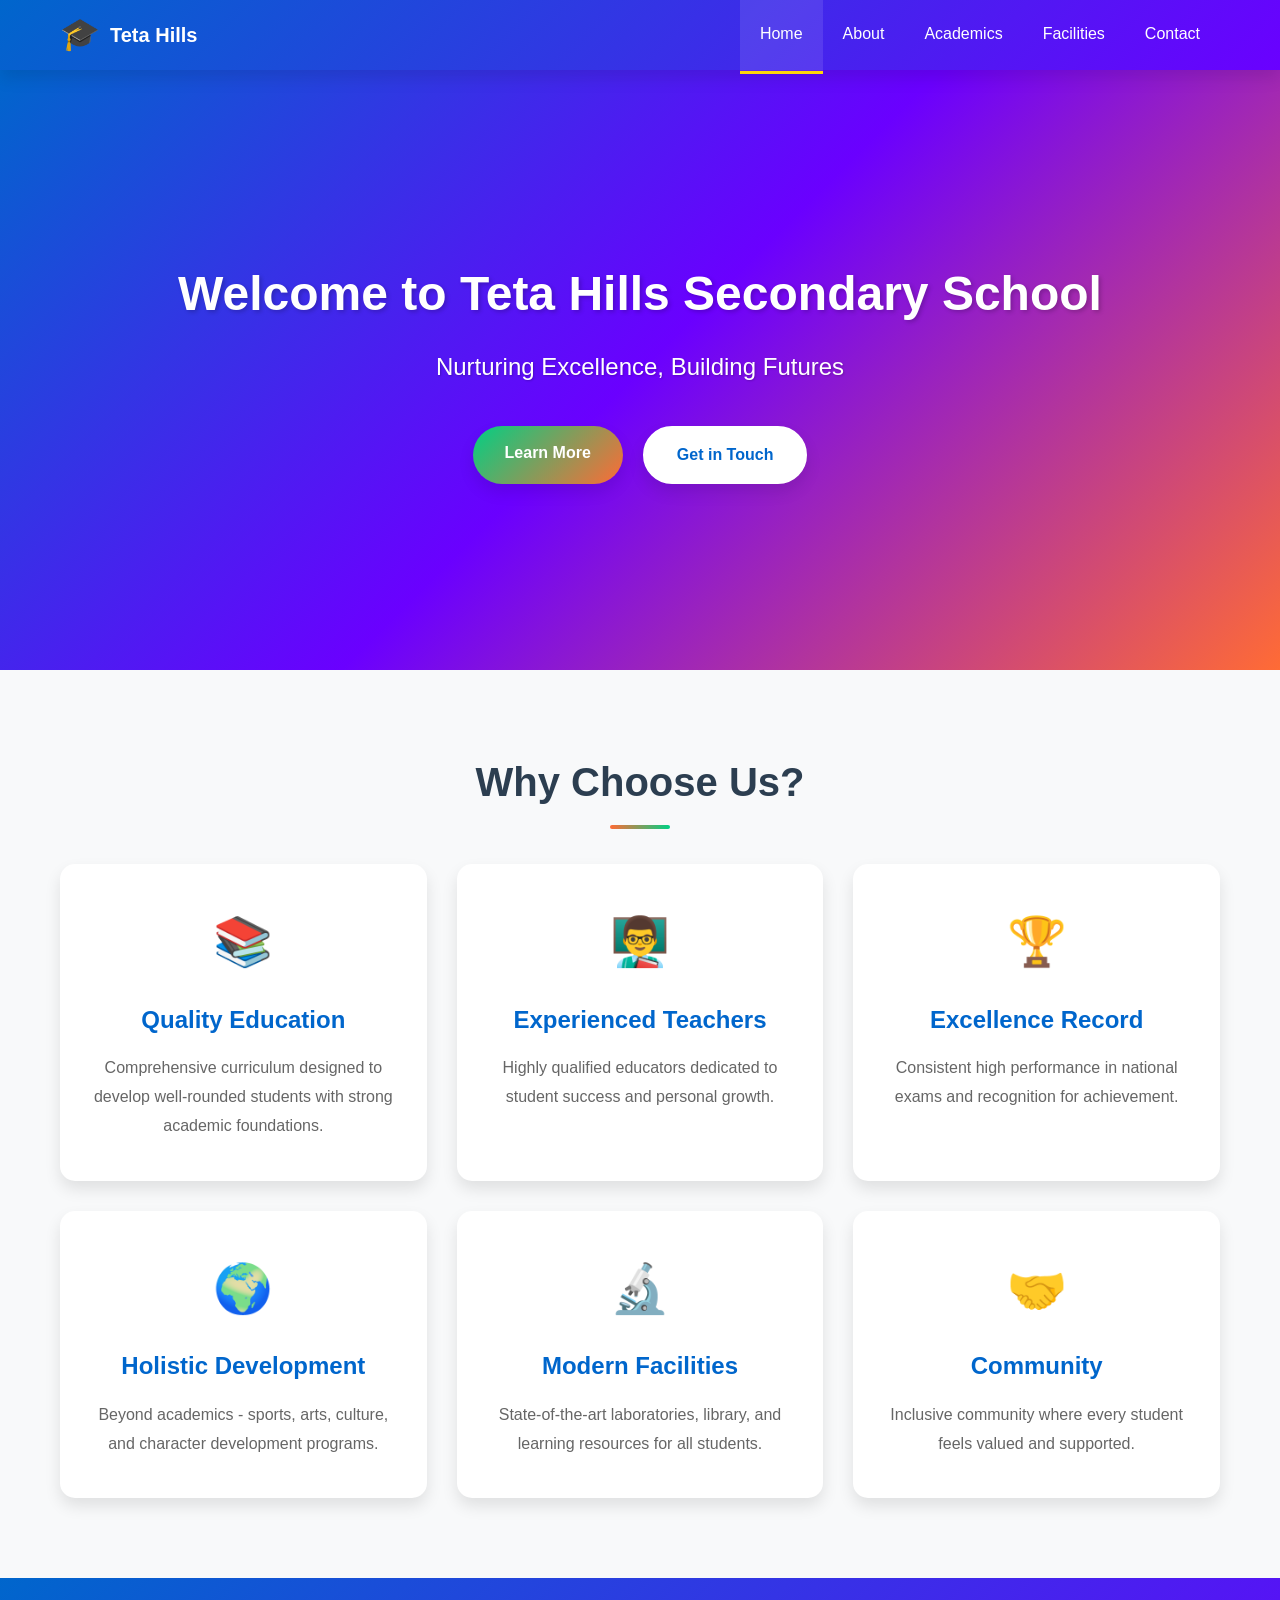
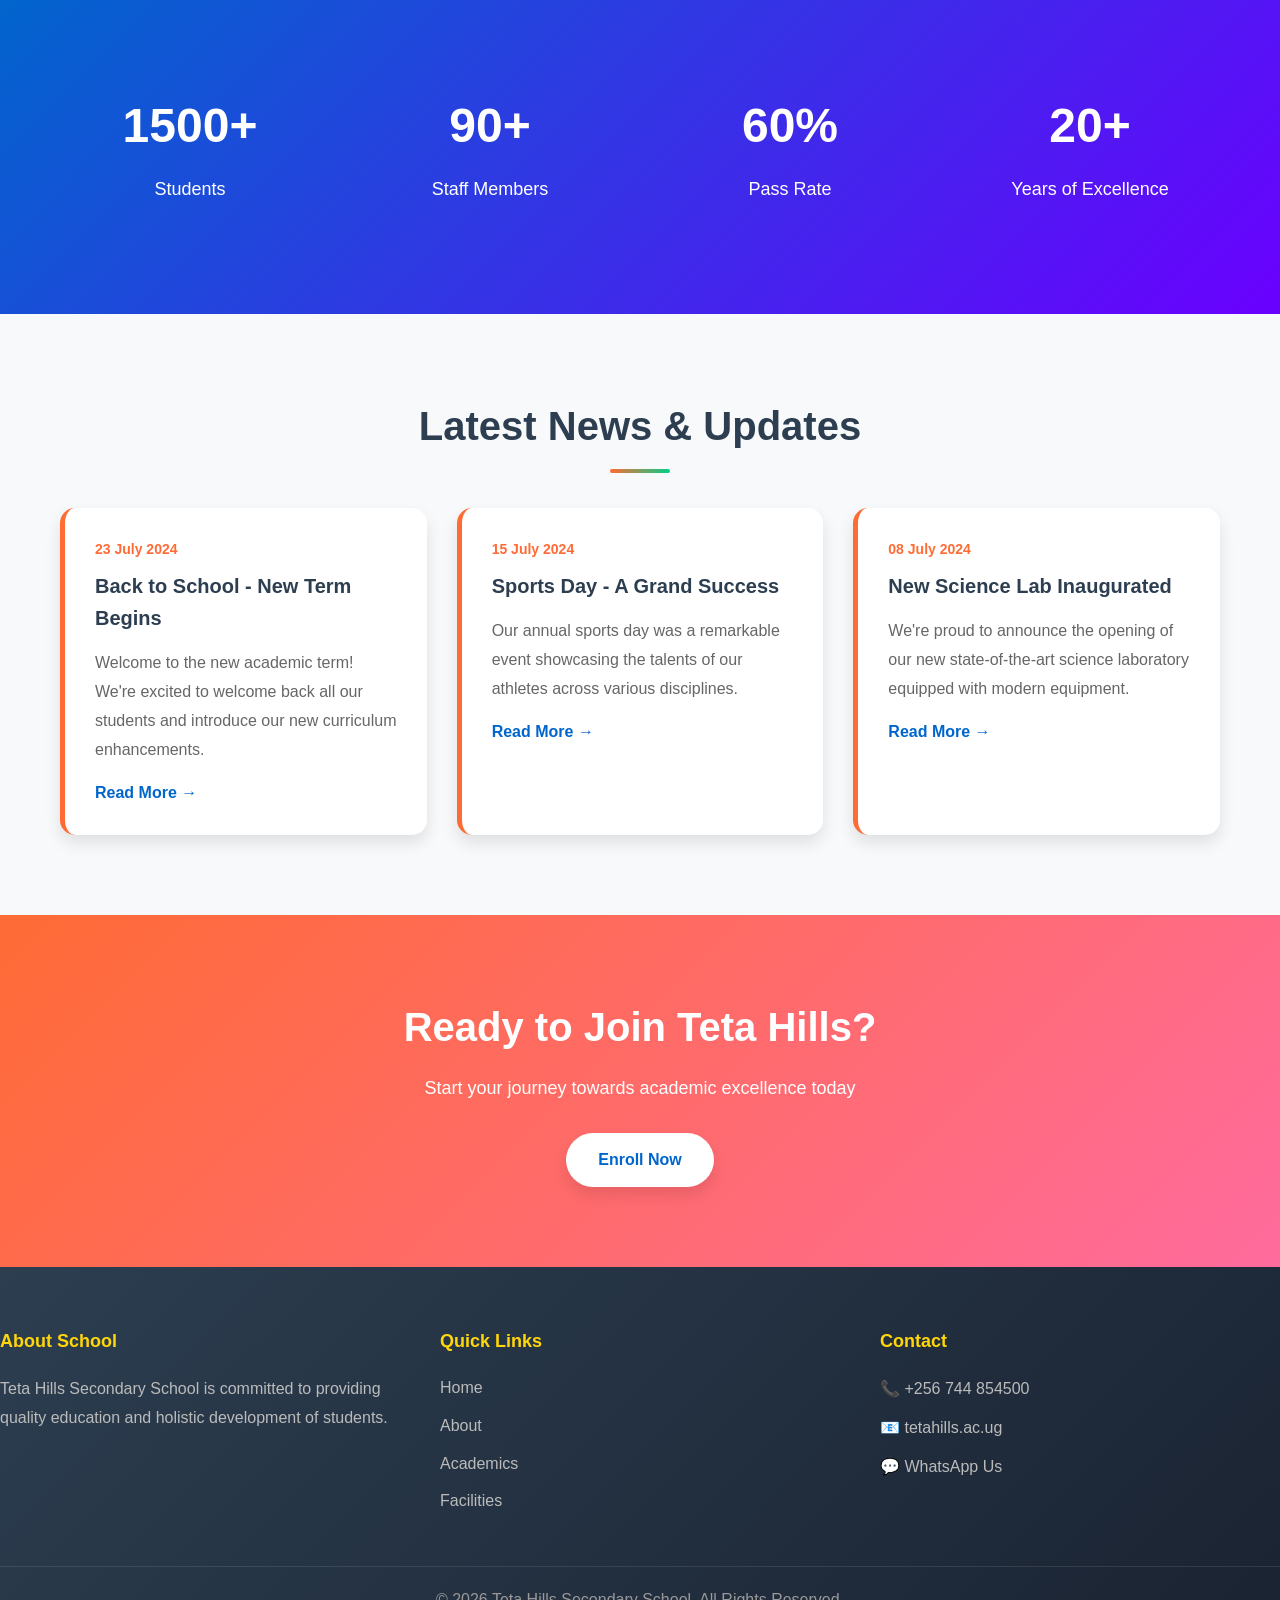
==== index.html @ e3d0c53d "Add files via upload" ====
<!DOCTYPE html>
<html lang="en">
<head>
    <meta charset="UTF-8">
    <meta name="viewport" content="width=device-width, initial-scale=1.0">
    <title>Teta Hills Secondary School - Welcome</title>
    <link rel="stylesheet" href="styles.css">
</head>
<body>
    <!-- Navigation Bar -->
    <nav class="navbar">
        <div class="nav-container">
            <div class="logo">
                <span class="logo-icon">🎓</span>
                <span class="logo-text">Teta Hills</span>
            </div>
            <button class="hamburger" id="hamburger">
                <span></span>
                <span></span>
                <span></span>
            </button>
            <ul class="nav-menu" id="navMenu">
                <li><a href="index.html" class="active">Home</a></li>
                <li><a href="about.html">About</a></li>
                <li><a href="academics.html">Academics</a></li>
                <li><a href="facilities.html">Facilities</a></li>
                <li><a href="contact.html">Contact</a></li>
            </ul>
        </div>
    </nav>

    <!-- Hero Section -->
    <section class="hero">
        <div class="hero-content">
            <h1 class="hero-title">Welcome to Teta Hills Secondary School</h1>
            <p class="hero-subtitle">Nurturing Excellence, Building Futures</p>
            <div class="hero-buttons">
                <a href="about.html" class="btn btn-primary">Learn More</a>
                <a href="contact.html" class="btn btn-secondary">Get in Touch</a>
            </div>
        </div>
        <div class="hero-background"></div>
    </section>

    <!-- Features Section -->
    <section class="features">
        <div class="container">
            <h2 class="section-title">Why Choose Us?</h2>
            <div class="features-grid">
                <div class="feature-card">
                    <div class="feature-icon">📚</div>
                    <h3>Quality Education</h3>
                    <p>Comprehensive curriculum designed to develop well-rounded students with strong academic foundations.</p>
                </div>
                <div class="feature-card">
                    <div class="feature-icon">👨‍🏫</div>
                    <h3>Experienced Teachers</h3>
                    <p>Highly qualified educators dedicated to student success and personal growth.</p>
                </div>
                <div class="feature-card">
                    <div class="feature-icon">🏆</div>
                    <h3>Excellence Record</h3>
                    <p>Consistent high performance in national exams and recognition for achievement.</p>
                </div>
                <div class="feature-card">
                    <div class="feature-icon">🌍</div>
                    <h3>Holistic Development</h3>
                    <p>Beyond academics - sports, arts, culture, and character development programs.</p>
                </div>
                <div class="feature-card">
                    <div class="feature-icon">🔬</div>
                    <h3>Modern Facilities</h3>
                    <p>State-of-the-art laboratories, library, and learning resources for all students.</p>
                </div>
                <div class="feature-card">
                    <div class="feature-icon">🤝</div>
                    <h3>Community</h3>
                    <p>Inclusive community where every student feels valued and supported.</p>
                </div>
            </div>
        </div>
    </section>

    <!-- Quick Stats Section -->
    <section class="stats">
        <div class="container">
            <div class="stat-item">
                <h3 class="stat-number">2500+</h3>
                <p class="stat-label">Students</p>
            </div>
            <div class="stat-item">
                <h3 class="stat-number">150+</h3>
                <p class="stat-label">Staff Members</p>
            </div>
            <div class="stat-item">
                <h3 class="stat-number">95%</h3>
                <p class="stat-label">Pass Rate</p>
            </div>
            <div class="stat-item">
                <h3 class="stat-number">20+</h3>
                <p class="stat-label">Years of Excellence</p>
            </div>
        </div>
    </section>

    <!-- Latest News Section -->
    <section class="news">
        <div class="container">
            <h2 class="section-title">Latest News & Updates</h2>
            <div class="news-grid">
                <article class="news-card">
                    <div class="news-date">23 July 2024</div>
                    <h3>Back to School - New Term Begins</h3>
                    <p>Welcome to the new academic term! We're excited to welcome back all our students and introduce our new curriculum enhancements.</p>
                    <a href="#" class="read-more">Read More →</a>
                </article>
                <article class="news-card">
                    <div class="news-date">15 July 2024</div>
                    <h3>Sports Day - A Grand Success</h3>
                    <p>Our annual sports day was a remarkable event showcasing the talents of our athletes across various disciplines.</p>
                    <a href="#" class="read-more">Read More →</a>
                </article>
                <article class="news-card">
                    <div class="news-date">08 July 2024</div>
                    <h3>New Science Lab Inaugurated</h3>
                    <p>We're proud to announce the opening of our new state-of-the-art science laboratory equipped with modern equipment.</p>
                    <a href="#" class="read-more">Read More →</a>
                </article>
            </div>
        </div>
    </section>

    <!-- Call to Action Section -->
    <section class="cta">
        <div class="cta-content">
            <h2>Ready to Join Teta Hills?</h2>
            <p>Start your journey towards academic excellence today</p>
            <a href="contact.html" class="btn btn-light">Enroll Now</a>
        </div>
    </section>

    <!-- Footer -->
    <footer class="footer">
        <div class="footer-content">
            <div class="footer-section">
                <h4>About School</h4>
                <p>Teta Hills Secondary School is committed to providing quality education and holistic development of students.</p>
            </div>
            <div class="footer-section">
                <h4>Quick Links</h4>
                <ul>
                    <li><a href="index.html">Home</a></li>
                    <li><a href="about.html">About</a></li>
                    <li><a href="academics.html">Academics</a></li>
                    <li><a href="facilities.html">Facilities</a></li>
                </ul>
            </div>
            <div class="footer-section">
                <h4>Contact</h4>
                <p>📞 <a href="tel:+256744854500">+256 744 854500</a></p>
                <p>📧 <a href="mailto:tetahills.ac.ug">tetahills.ac.ug</a></p>
                <p>💬 <a href="https://wa.me/256744854500" target="_blank">WhatsApp Us</a></p>
            </div>
        </div>
        <div class="footer-bottom">
            <p>&copy; 2024 Teta Hills Secondary School. All Rights Reserved.</p>
        </div>
    </footer>

    <script src="script.js"></script>
</body>
</html>
---- styles.css ----
/* ===========================
   TETA HILLS SECONDARY SCHOOL
   Beautiful & Responsive CSS
   =========================== */

/* Root Variables - Bright Colors */
:root {
    --primary-blue: #0066cc;
    --bright-green: #00d084;
    --vibrant-orange: #ff6b35;
    --sunny-yellow: #ffd60a;
    --deep-purple: #6a00ff;
    --coral-pink: #ff6b9d;
    --sky-blue: #00b4d8;
    --light-gray: #f8f9fa;
    --dark-gray: #2c3e50;
    --white: #ffffff;
    --shadow: 0 8px 16px rgba(0, 0, 0, 0.1);
    --shadow-hover: 0 12px 24px rgba(0, 0, 0, 0.15);
}

/* ===========================
   GLOBAL STYLES
   =========================== */

* {
    margin: 0;
    padding: 0;
    box-sizing: border-box;
}

html {
    scroll-behavior: smooth;
}

body {
    font-family: 'Segoe UI', Tahoma, Geneva, Verdana, sans-serif;
    line-height: 1.6;
    color: var(--dark-gray);
    background-color: var(--white);
}

/* ===========================
   NAVIGATION BAR
   =========================== */

.navbar {
    background: linear-gradient(135deg, var(--primary-blue) 0%, var(--deep-purple) 100%);
    padding: 0;
    position: sticky;
    top: 0;
    z-index: 1000;
    box-shadow: var(--shadow);
}

.nav-container {
    max-width: 1200px;
    margin: 0 auto;
    padding: 0 20px;
    display: flex;
    justify-content: space-between;
    align-items: center;
    height: 70px;
}

.logo {
    display: flex;
    align-items: center;
    gap: 10px;
    color: var(--white);
    font-weight: bold;
    font-size: 24px;
    text-decoration: none;
}

.logo-icon {
    font-size: 32px;
}

.logo-text {
    font-size: 20px;
    font-weight: 700;
}

.nav-menu {
    display: flex;
    list-style: none;
    gap: 0;
}

.nav-menu li {
    margin: 0;
}

.nav-menu a {
    display: block;
    color: var(--white);
    text-decoration: none;
    padding: 25px 20px;
    transition: all 0.3s ease;
    font-weight: 500;
    border-bottom: 3px solid transparent;
}

.nav-menu a:hover,
.nav-menu a.active {
    background-color: rgba(255, 255, 255, 0.1);
    border-bottom-color: var(--sunny-yellow);
}

/* Hamburger Menu */
.hamburger {
    display: none;
    flex-direction: column;
    background: none;
    border: none;
    cursor: pointer;
    gap: 6px;
}

.hamburger span {
    width: 25px;
    height: 3px;
    background-color: var(--white);
    border-radius: 2px;
    transition: all 0.3s ease;
}

/* ===========================
   MOBILE MENU
   =========================== */

@media (max-width: 768px) {
    .hamburger {
        display: flex;
    }

    .nav-menu {
        position: absolute;
        top: 70px;
        left: 0;
        right: 0;
        flex-direction: column;
        background: linear-gradient(135deg, var(--primary-blue) 0%, var(--deep-purple) 100%);
        gap: 0;
        max-height: 0;
        overflow: hidden;
        transition: max-height 0.3s ease;
    }

    .nav-menu.active {
        max-height: 400px;
    }

    .nav-menu a {
        padding: 15px 20px;
        border-bottom: 1px solid rgba(255, 255, 255, 0.1);
    }

    .hamburger.active span:nth-child(1) {
        transform: rotate(45deg) translate(10px, 10px);
    }

    .hamburger.active span:nth-child(2) {
        opacity: 0;
    }

    .hamburger.active span:nth-child(3) {
        transform: rotate(-45deg) translate(7px, -7px);
    }
}

/* ===========================
   CONTAINER & SPACING
   =========================== */

.container {
    max-width: 1200px;
    margin: 0 auto;
    padding: 0 20px;
}

/* ===========================
   HERO SECTION
   =========================== */

.hero {
    position: relative;
    height: 600px;
    display: flex;
    align-items: center;
    justify-content: center;
    overflow: hidden;
}

.hero-background {
    position: absolute;
    top: 0;
    left: 0;
    right: 0;
    bottom: 0;
    background: linear-gradient(135deg, #0066cc 0%, #6a00ff 50%, #ff6b35 100%);
    animation: gradientShift 8s ease infinite;
    z-index: -1;
}

@keyframes gradientShift {
    0%, 100% {
        background: linear-gradient(135deg, #0066cc 0%, #6a00ff 50%, #ff6b35 100%);
    }
    50% {
        background: linear-gradient(135deg, #6a00ff 0%, #ff6b35 50%, #00b4d8 100%);
    }
}

.hero-content {
    text-align: center;
    color: var(--white);
    z-index: 1;
    animation: fadeInUp 1s ease;
}

@keyframes fadeInUp {
    from {
        opacity: 0;
        transform: translateY(30px);
    }
    to {
        opacity: 1;
        transform: translateY(0);
    }
}

.hero-title {
    font-size: 48px;
    font-weight: 800;
    margin-bottom: 15px;
    text-shadow: 2px 2px 4px rgba(0, 0, 0, 0.2);
}

.hero-subtitle {
    font-size: 24px;
    margin-bottom: 40px;
    font-weight: 300;
    text-shadow: 1px 1px 2px rgba(0, 0, 0, 0.2);
}

.hero-buttons {
    display: flex;
    gap: 20px;
    justify-content: center;
    flex-wrap: wrap;
}

/* ===========================
   BUTTONS
   =========================== */

.btn {
    display: inline-block;
    padding: 14px 32px;
    border-radius: 50px;
    text-decoration: none;
    font-weight: 600;
    transition: all 0.3s ease;
    cursor: pointer;
    border: none;
    font-size: 16px;
}

.btn-primary {
    background: linear-gradient(135deg, var(--bright-green) 0%, var(--vibrant-orange) 100%);
    color: var(--white);
    box-shadow: var(--shadow);
}

.btn-primary:hover {
    transform: translateY(-2px);
    box-shadow: var(--shadow-hover);
}

.btn-secondary {
    background: var(--white);
    color: var(--primary-blue);
    box-shadow: var(--shadow);
    border: 2px solid var(--white);
}

.btn-secondary:hover {
    transform: translateY(-2px);
    box-shadow: var(--shadow-hover);
    background: var(--light-gray);
}

.btn-light {
    background: var(--white);
    color: var(--primary-blue);
    box-shadow: var(--shadow);
}

.btn-light:hover {
    transform: translateY(-2px);
    box-shadow: var(--shadow-hover);
}

/* ===========================
   SECTION STYLING
   =========================== */

section {
    padding: 80px 0;
}

@media (max-width: 768px) {
    section {
        padding: 50px 0;
    }
}

.section-title {
    font-size: 40px;
    font-weight: 800;
    text-align: center;
    margin-bottom: 50px;
    color: var(--dark-gray);
    position: relative;
    display: inline-block;
    width: 100%;
}

.section-title::after {
    content: '';
    position: absolute;
    bottom: -15px;
    left: 50%;
    transform: translateX(-50%);
    width: 60px;
    height: 4px;
    background: linear-gradient(90deg, var(--vibrant-orange), var(--bright-green));
    border-radius: 2px;
}

.section-intro {
    text-align: center;
    font-size: 18px;
    color: #666;
    margin-bottom: 40px;
}

/* ===========================
   FEATURES SECTION
   =========================== */

.features {
    background: var(--light-gray);
}

.features-grid {
    display: grid;
    grid-template-columns: repeat(auto-fit, minmax(300px, 1fr));
    gap: 30px;
}

.feature-card {
    background: var(--white);
    padding: 40px 30px;
    border-radius: 15px;
    text-align: center;
    box-shadow: var(--shadow);
    transition: all 0.3s ease;
}

.feature-card:hover {
    transform: translateY(-10px);
    box-shadow: var(--shadow-hover);
}

.feature-icon {
    font-size: 48px;
    margin-bottom: 20px;
    display: inline-block;
}

.feature-card h3 {
    font-size: 24px;
    color: var(--primary-blue);
    margin-bottom: 15px;
}

.feature-card p {
    color: #666;
    line-height: 1.8;
}

/* ===========================
   STATS SECTION
   =========================== */

.stats {
    background: linear-gradient(135deg, var(--primary-blue) 0%, var(--deep-purple) 100%);
    color: var(--white);
}

.stats .container {
    display: grid;
    grid-template-columns: repeat(auto-fit, minmax(200px, 1fr));
    gap: 40px;
    text-align: center;
}

.stat-item {
    padding: 30px;
}

.stat-number {
    font-size: 48px;
    font-weight: 800;
    margin-bottom: 10px;
}

.stat-label {
    font-size: 18px;
    font-weight: 500;
}

/* ===========================
   NEWS SECTION
   =========================== */

.news {
    background: var(--light-gray);
}

.news-grid {
    display: grid;
    grid-template-columns: repeat(auto-fit, minmax(280px, 1fr));
    gap: 30px;
}

.news-card {
    background: var(--white);
    padding: 30px;
    border-radius: 15px;
    box-shadow: var(--shadow);
    transition: all 0.3s ease;
    border-left: 5px solid var(--vibrant-orange);
}

.news-card:hover {
    transform: translateY(-5px);
    box-shadow: var(--shadow-hover);
}

.news-date {
    color: var(--vibrant-orange);
    font-weight: 600;
    font-size: 14px;
    margin-bottom: 10px;
}

.news-card h3 {
    font-size: 20px;
    color: var(--dark-gray);
    margin-bottom: 15px;
}

.news-card p {
    color: #666;
    margin-bottom: 15px;
    line-height: 1.8;
}

.read-more {
    color: var(--primary-blue);
    text-decoration: none;
    font-weight: 600;
    display: inline-block;
    transition: all 0.3s ease;
}

.read-more:hover {
    transform: translateX(5px);
}

/* ===========================
   CTA SECTION
   =========================== */

.cta {
    background: linear-gradient(135deg, var(--vibrant-orange) 0%, var(--coral-pink) 100%);
    color: var(--white);
    padding: 80px 20px;
}

.cta-content {
    text-align: center;
    max-width: 600px;
    margin: 0 auto;
}

.cta-content h2 {
    font-size: 40px;
    margin-bottom: 15px;
    font-weight: 800;
}

.cta-content p {
    font-size: 18px;
    margin-bottom: 30px;
}

/* ===========================
   PAGE HEADER
   =========================== */

.page-header {
    background: linear-gradient(135deg, var(--primary-blue) 0%, var(--sky-blue) 100%);
    color: var(--white);
    padding: 80px 20px;
    text-align: center;
}

.page-header h1 {
    font-size: 48px;
    margin-bottom: 15px;
    font-weight: 800;
}

.page-header p {
    font-size: 20px;
    font-weight: 300;
}

/* ===========================
   ABOUT SECTION
   =========================== */

.about-intro {
    max-width: 800px;
    margin: 0 auto;
}

.about-intro h2 {
    color: var(--primary-blue);
    margin-bottom: 30px;
}

.about-intro p {
    font-size: 18px;
    color: #666;
    line-height: 1.9;
    margin-bottom: 20px;
    text-align: justify;
}

/* ===========================
   MVV SECTION (Mission, Vision, Values)
   =========================== */

.mvv-section {
    background: var(--light-gray);
}

.mvv-grid {
    display: grid;
    grid-template-columns: repeat(auto-fit, minmax(280px, 1fr));
    gap: 30px;
}

.mvv-card {
    background: var(--white);
    padding: 40px 30px;
    border-radius: 15px;
    text-align: center;
    box-shadow: var(--shadow);
    transition: all 0.3s ease;
}

.mvv-card:hover {
    transform: translateY(-10px);
    box-shadow: var(--shadow-hover);
}

.mvv-icon {
    font-size: 48px;
    margin-bottom: 20px;
    display: inline-block;
}

.mvv-card h3 {
    font-size: 24px;
    color: var(--primary-blue);
    margin-bottom: 15px;
}

.mvv-card p {
    color: #666;
    line-height: 1.8;
}

/* ===========================
   LEADERSHIP SECTION
   =========================== */

.leadership {
    background: var(--white);
}

.team-grid {
    display: grid;
    grid-template-columns: repeat(auto-fit, minmax(280px, 1fr));
    gap: 30px;
}

.team-member {
    background: var(--light-gray);
    padding: 40px 30px;
    border-radius: 15px;
    text-align: center;
    box-shadow: var(--shadow);
    transition: all 0.3s ease;
}

.team-member:hover {
    transform: translateY(-10px);
    box-shadow: var(--shadow-hover);
}

.member-avatar {
    font-size: 64px;
    margin-bottom: 20px;
}

.team-member h3 {
    font-size: 22px;
    color: var(--primary-blue);
    margin-bottom: 5px;
}

.role {
    color: var(--vibrant-orange);
    font-weight: 600;
    margin-bottom: 15px;
}

.bio {
    color: #666;
    line-height: 1.8;
}

/* ===========================
   ACHIEVEMENTS SECTION
   =========================== */

.achievements {
    background: var(--light-gray);
}

.achievements-list {
    display: grid;
    gap: 25px;
}

.achievement-item {
    display: flex;
    gap: 20px;
    background: var(--white);
    padding: 30px;
    border-radius: 15px;
    box-shadow: var(--shadow);
    transition: all 0.3s ease;
}

.achievement-item:hover {
    transform: translateX(10px);
    box-shadow: var(--shadow-hover);
}

.achievement-icon {
    font-size: 36px;
    flex-shrink: 0;
}

.achievement-content h3 {
    font-size: 20px;
    color: var(--primary-blue);
    margin-bottom: 10px;
}

.achievement-content p {
    color: #666;
    line-height: 1.8;
}

/* ===========================
   TIMELINE SECTION
   =========================== */

.timeline {
    background: var(--white);
}

.timeline-content {
    display: grid;
    gap: 50px;
    position: relative;
}

.timeline-item {
    padding: 30px;
    background: var(--light-gray);
    border-radius: 15px;
    border-left: 5px solid var(--primary-blue);
    transition: all 0.3s ease;
}

.timeline-item:hover {
    transform: translateX(10px);
    box-shadow: var(--shadow);
}

.timeline-year {
    display: inline-block;
    background: linear-gradient(135deg, var(--primary-blue), var(--deep-purple));
    color: var(--white);
    padding: 8px 16px;
    border-radius: 20px;
    font-weight: 700;
    margin-bottom: 10px;
}

.timeline-item h3 {
    font-size: 22px;
    color: var(--dark-gray);
    margin-bottom: 10px;
}

.timeline-item p {
    color: #666;
    line-height: 1.8;
}

/* ===========================
   CURRICULUM SECTION
   =========================== */

.curriculum {
    background: var(--light-gray);
}

.curriculum-grid {
    display: grid;
    grid-template-columns: repeat(auto-fit, minmax(300px, 1fr));
    gap: 30px;
}

.curriculum-card {
    background: var(--white);
    padding: 40px 30px;
    border-radius: 15px;
    box-shadow: var(--shadow);
    transition: all 0.3s ease;
}

.curriculum-card:hover {
    transform: translateY(-10px);
    box-shadow: var(--shadow-hover);
}

.curriculum-icon {
    font-size: 48px;
    margin-bottom: 20px;
}

.curriculum-card h3 {
    font-size: 24px;
    color: var(--primary-blue);
    margin-bottom: 15px;
}

.curriculum-card p {
    color: #666;
    margin-bottom: 20px;
    line-height: 1.8;
}

.subjects-list {
    list-style: none;
    display: grid;
    gap: 12px;
}

.subjects-list li {
    color: #666;
    font-weight: 500;
}

/* ===========================
   TEACHING METHODS SECTION
   =========================== */

.teaching-methods {
    background: var(--white);
}

.methods-grid {
    display: grid;
    grid-template-columns: repeat(auto-fit, minmax(300px, 1fr));
    gap: 30px;
}

.method-card {
    background: linear-gradient(135deg, var(--light-gray) 0%, #f0f0f0 100%);
    padding: 40px 30px;
    border-radius: 15px;
    box-shadow: var(--shadow);
    transition: all 0.3s ease;
    position: relative;
}

.method-card:hover {
    transform: translateY(-10px);
    box-shadow: var(--shadow-hover);
}

.method-number {
    position: absolute;
    top: 15px;
    right: 25px;
    font-size: 36px;
    font-weight: 800;
    color: rgba(0, 102, 204, 0.1);
}

.method-card h3 {
    font-size: 22px;
    color: var(--primary-blue);
    margin-bottom: 15px;
}

.method-card p {
    color: #666;
    line-height: 1.8;
}

/* ===========================
   DEPARTMENTS SECTION
   =========================== */

.departments {
    background: var(--light-gray);
}

.departments-grid {
    display: grid;
    grid-template-columns: repeat(auto-fit, minmax(280px, 1fr));
    gap: 30px;
}

.dept-card {
    background: var(--white);
    padding: 40px 30px;
    border-radius: 15px;
    text-align: center;
    box-shadow: var(--shadow);
    transition: all 0.3s ease;
}

.dept-card:hover {
    transform: translateY(-10px);
    box-shadow: var(--shadow-hover);
}

.dept-icon {
    font-size: 48px;
    margin-bottom: 20px;
    display: inline-block;
}

.dept-card h3 {
    font-size: 20px;
    color: var(--primary-blue);
    margin-bottom: 15px;
}

.dept-card p {
    color: #666;
    line-height: 1.8;
}

/* ===========================
   PERFORMANCE SECTION
   =========================== */

.performance {
    background: linear-gradient(135deg, var(--sky-blue) 0%, var(--bright-green) 100%);
    color: var(--white);
}

.performance-stats {
    display: grid;
    grid-template-columns: repeat(auto-fit, minmax(200px, 1fr));
    gap: 30px;
    text-align: center;
}

.performance-item {
    padding: 30px;
    background: rgba(255, 255, 255, 0.1);
    border-radius: 15px;
    backdrop-filter: blur(10px);
}

.perf-number {
    font-size: 40px;
    font-weight: 800;
    margin-bottom: 10px;
}

/* ===========================
   EXTRACURRICULAR SECTION
   =========================== */

.extracurricular {
    background: var(--white);
}

.activity-grid {
    display: grid;
    grid-template-columns: repeat(auto-fit, minmax(250px, 1fr));
    gap: 25px;
}

.activity-card {
    background: var(--light-gray);
    padding: 30px;
    border-radius: 15px;
    text-align: center;
    transition: all 0.3s ease;
    box-shadow: var(--shadow);
}

.activity-card:hover {
    transform: translateY(-10px);
    box-shadow: var(--shadow-hover);
    background: linear-gradient(135deg, var(--light-gray) 0%, #e8f4f8 100%);
}

.activity-icon {
    font-size: 40px;
    margin-bottom: 15px;
    display: inline-block;
}

.activity-card h3 {
    font-size: 20px;
    color: var(--primary-blue);
    margin-bottom: 10px;
}

.activity-card p {
    color: #666;
}

/* ===========================
   FACILITIES SECTION
   =========================== */

.facilities-intro {
    background: var(--light-gray);
    padding: 40px 0;
}

.intro-text {
    text-align: center;
    font-size: 18px;
    color: #666;
    max-width: 700px;
    margin: 0 auto;
    line-height: 1.9;
}

.facilities-grid {
    display: grid;
    grid-template-columns: repeat(auto-fit, minmax(300px, 1fr));
    gap: 30px;
}

.facility-card {
    background: var(--white);
    padding: 40px 30px;
    border-radius: 15px;
    box-shadow: var(--shadow);
    transition: all 0.3s ease;
}

.facility-card:hover {
    transform: translateY(-10px);
    box-shadow: var(--shadow-hover);
}

.facility-icon {
    font-size: 48px;
    margin-bottom: 20px;
    display: inline-block;
}

.facility-card h3 {
    font-size: 22px;
    color: var(--primary-blue);
    margin-bottom: 15px;
}

.facility-card p {
    color: #666;
    margin-bottom: 20px;
    line-height: 1.8;
}

.facility-features {
    list-style: none;
    display: grid;
    gap: 12px;
}

.facility-features li {
    color: var(--vibrant-orange);
    font-weight: 600;
}

/* ===========================
   AMENITIES SECTION
   =========================== */

.amenities {
    background: var(--light-gray);
}

.amenities-grid {
    display: grid;
    grid-template-columns: repeat(auto-fit, minmax(250px, 1fr));
    gap: 25px;
}

.amenity-item {
    background: var(--white);
    padding: 30px;
    border-radius: 15px;
    text-align: center;
    box-shadow: var(--shadow);
    transition: all 0.3s ease;
}

.amenity-item:hover {
    transform: translateY(-10px);
    box-shadow: var(--shadow-hover);
}

.amenity-icon {
    font-size: 44px;
    margin-bottom: 15px;
    display: inline-block;
}

.amenity-item h3 {
    font-size: 20px;
    color: var(--primary-blue);
    margin-bottom: 10px;
}

.amenity-item p {
    color: #666;
    line-height: 1.8;
}

/* ===========================
   ACCESSIBILITY SECTION
   =========================== */

.accessibility {
    background: var(--white);
}

.accessibility-grid {
    display: grid;
    grid-template-columns: repeat(auto-fit, minmax(280px, 1fr));
    gap: 30px;
}

.access-card {
    background: var(--light-gray);
    padding: 40px 30px;
    border-radius: 15px;
    text-align: center;
    box-shadow: var(--shadow);
    transition: all 0.3s ease;
}

.access-card:hover {
    transform: translateY(-10px);
    box-shadow: var(--shadow-hover);
}

.access-icon {
    font-size: 48px;
    margin-bottom: 20px;
}

.access-card h3 {
    font-size: 22px;
    color: var(--primary-blue);
    margin-bottom: 15px;
}

.access-card p {
    color: #666;
    line-height: 1.8;
}

/* ===========================
   TECHNOLOGY SECTION
   =========================== */

.technology {
    background: var(--light-gray);
}

.tech-features {
    display: grid;
    gap: 30px;
}

.tech-item {
    background: var(--white);
    padding: 30px;
    border-radius: 15px;
    box-shadow: var(--shadow);
    transition: all 0.3s ease;
    border-left: 5px solid var(--primary-blue);
}

.tech-item:hover {
    transform: translateX(10px);
    box-shadow: var(--shadow-hover);
}

.tech-item h3 {
    font-size: 20px;
    color: var(--primary-blue);
    margin-bottom: 10px;
}

.tech-item p {
    color: #666;
    line-height: 1.8;
}

/* ===========================
   CONTACT SECTION
   =========================== */

.contact-info {
    background: var(--light-gray);
}

.contact-cards {
    display: grid;
    grid-template-columns: repeat(auto-fit, minmax(250px, 1fr));
    gap: 30px;
}

.contact-card {
    background: var(--white);
    padding: 40px 30px;
    border-radius: 15px;
    text-align: center;
    box-shadow: var(--shadow);
    transition: all 0.3s ease;
}

.contact-card:hover {
    transform: translateY(-10px);
    box-shadow: var(--shadow-hover);
}

.contact-icon {
    font-size: 44px;
    margin-bottom: 20px;
    display: inline-block;
}

.contact-card h3 {
    font-size: 22px;
    color: var(--primary-blue);
    margin-bottom: 15px;
}

.contact-card p {
    color: #666;
    line-height: 1.8;
}

.contact-link {
    color: var(--vibrant-orange);
    text-decoration: none;
    font-weight: 600;
    transition: all 0.3s ease;
}

.contact-link:hover {
    color: var(--primary-blue);
    text-decoration: underline;
}

.contact-note {
    font-size: 14px;
    color: #999;
    margin-top: 10px;
}

/* ===========================
   QUICK CONTACT SECTION
   =========================== */

.quick-contact {
    background: var(--white);
}

.quick-contact-grid {
    display: grid;
    grid-template-columns: repeat(auto-fit, minmax(200px, 1fr));
    gap: 20px;
}

.quick-btn {
    display: flex;
    flex-direction: column;
    align-items: center;
    justify-content: center;
    padding: 30px 20px;
    border-radius: 15px;
    text-decoration: none;
    transition: all 0.3s ease;
    box-shadow: var(--shadow);
    gap: 10px;
}

.call-btn {
    background: linear-gradient(135deg, var(--primary-blue) 0%, var(--sky-blue) 100%);
    color: var(--white);
}

.whatsapp-btn {
    background: linear-gradient(135deg, var(--bright-green) 0%, #00b88b 100%);
    color: var(--white);
}

.email-btn {
    background: linear-gradient(135deg, var(--vibrant-orange) 0%, var(--coral-pink) 100%);
    color: var(--white);
}

.form-btn {
    background: linear-gradient(135deg, var(--deep-purple) 0%, #8a2be2 100%);
    color: var(--white);
}

.quick-btn:hover {
    transform: translateY(-5px);
    box-shadow: var(--shadow-hover);
}

.btn-icon {
    font-size: 32px;
}

.btn-text {
    font-weight: 600;
    font-size: 16px;
}

/* ===========================
   CONTACT FORM SECTION
   =========================== */

.contact-form-section {
    background: var(--light-gray);
}

.contact-form {
    max-width: 600px;
    margin: 0 auto;
    background: var(--white);
    padding: 40px;
    border-radius: 15px;
    box-shadow: var(--shadow);
}

.form-group {
    margin-bottom: 25px;
}

.form-group label {
    display: block;
    margin-bottom: 8px;
    font-weight: 600;
    color: var(--dark-gray);
}

.form-group input,
.form-group select,
.form-group textarea {
    width: 100%;
    padding: 12px 15px;
    border: 2px solid #ddd;
    border-radius: 8px;
    font-family: inherit;
    font-size: 16px;
    transition: all 0.3s ease;
}

.form-group input:focus,
.form-group select:focus,
.form-group textarea:focus {
    outline: none;
    border-color: var(--primary-blue);
    box-shadow: 0 0 0 3px rgba(0, 102, 204, 0.1);
}

.form-submit {
    width: 100%;
    padding: 14px;
    font-size: 16px;
}

.form-message {
    margin-top: 20px;
    padding: 15px;
    border-radius: 8px;
    text-align: center;
    display: none;
}

.form-message.success {
    display: block;
    background: #d4edda;
    color: #155724;
    border: 1px solid #c3e6cb;
}

.form-message.error {
    display: block;
    background: #f8d7da;
    color: #721c24;
    border: 1px solid #f5c6cb;
}

/* ===========================
   DEPARTMENT CONTACTS
   =========================== */

.department-contacts {
    background: var(--white);
}

.dept-contacts-grid {
    display: grid;
    grid-template-columns: repeat(auto-fit, minmax(280px, 1fr));
    gap: 30px;
}

.dept-contact-card {
    background: var(--light-gray);
    padding: 30px;
    border-radius: 15px;
    box-shadow: var(--shadow);
    transition: all 0.3s ease;
}

.dept-contact-card:hover {
    transform: translateY(-10px);
    box-shadow: var(--shadow-hover);
}

.dept-contact-card h3 {
    color: var(--primary-blue);
    margin-bottom: 15px;
}

.dept-contact-card p {
    color: #666;
    margin-bottom: 8px;
}

.hours {
    font-size: 14px;
    color: #999;
    font-style: italic;
    margin-top: 10px;
}

/* ===========================
   FAQ SECTION
   =========================== */

.faq {
    background: var(--light-gray);
}

.faq-grid {
    display: grid;
    grid-template-columns: repeat(auto-fit, minmax(280px, 1fr));
    gap: 25px;
}

.faq-item {
    background: var(--white);
    padding: 30px;
    border-radius: 15px;
    box-shadow: var(--shadow);
    transition: all 0.3s ease;
}

.faq-item:hover {
    transform: translateY(-5px);
    box-shadow: var(--shadow-hover);
}

.faq-item h3 {
    color: var(--primary-blue);
    margin-bottom: 15px;
}

.faq-item p {
    color: #666;
    line-height: 1.8;
}

/* ===========================
   CONTACT HOURS
   =========================== */

.contact-hours {
    background: var(--white);
}

.hours-grid {
    display: grid;
    grid-template-columns: repeat(auto-fit, minmax(200px, 1fr));
    gap: 25px;
}

.hours-item {
    background: linear-gradient(135deg, var(--light-gray) 0%, #f0f0f0 100%);
    padding: 30px;
    border-radius: 15px;
    text-align: center;
    box-shadow: var(--shadow);
}

.hours-item h3 {
    color: var(--primary-blue);
    margin-bottom: 10px;
}

.time {
    font-size: 24px;
    font-weight: 800;
    color: var(--vibrant-orange);
    margin: 10px 0;
}

.hours-item .note {
    font-size: 14px;
    color: #999;
}

/* ===========================
   FOOTER
   =========================== */

.footer {
    background: linear-gradient(135deg, var(--dark-gray) 0%, #1a2332 100%);
    color: var(--white);
    padding: 60px 0 20px;
}

.footer-content {
    display: grid;
    grid-template-columns: repeat(auto-fit, minmax(250px, 1fr));
    gap: 40px;
    margin-bottom: 40px;
}

.footer-section h4 {
    font-size: 18px;
    margin-bottom: 20px;
    color: var(--sunny-yellow);
}

.footer-section p {
    color: #bbb;
    line-height: 1.8;
    margin-bottom: 10px;
}

.footer-section ul {
    list-style: none;
}

.footer-section ul li {
    margin-bottom: 12px;
}

.footer-section a {
    color: #bbb;
    text-decoration: none;
    transition: all 0.3s ease;
}

.footer-section a:hover {
    color: var(--sunny-yellow);
    padding-left: 5px;
}

.footer-bottom {
    text-align: center;
    padding-top: 20px;
    border-top: 1px solid rgba(255, 255, 255, 0.1);
    color: #999;
}

/* ===========================
   MOBILE RESPONSIVENESS
   =========================== */

@media (max-width: 768px) {
    .hero-title {
        font-size: 32px;
    }

    .hero-subtitle {
        font-size: 18px;
    }

    .section-title {
        font-size: 32px;
    }

    .feature-card,
    .curriculum-card,
    .mvv-card,
    .team-member {
        padding: 30px 20px;
    }

    .hero {
        height: 400px;
    }

    .stat-number {
        font-size: 36px;
    }

    .cta-content h2 {
        font-size: 28px;
    }

    .page-header h1 {
        font-size: 32px;
    }

    .contact-form {
        padding: 25px;
    }

    .quick-contact-grid {
        grid-template-columns: repeat(2, 1fr);
    }

    .achievement-item {
        flex-direction: column;
        text-align: center;
    }

    .achievement-icon {
        font-size: 28px;
    }
}

@media (max-width: 480px) {
    .hero-title {
        font-size: 24px;
    }

    .hero-subtitle {
        font-size: 16px;
    }

    .hero-buttons {
        flex-direction: column;
    }

    .btn {
        width: 100%;
        text-align: center;
    }

    .section-title {
        font-size: 26px;
        margin-bottom: 35px;
    }

    .section-title::after {
        bottom: -10px;
    }

    .features-grid,
    .news-grid,
    .mvv-grid,
    .team-grid,
    .departments-grid {
        grid-template-columns: 1fr;
    }

    .stats .container {
        grid-template-columns: repeat(2, 1fr);
        gap: 20px;
    }

    .stat-number {
        font-size: 28px;
    }

    .page-header h1 {
        font-size: 24px;
    }

    .page-header p {
        font-size: 16px;
    }

    .quick-contact-grid {
        grid-template-columns: 1fr;
    }

    .quick-btn {
        padding: 25px 15px;
    }

    .nav-menu a {
        padding: 12px 20px;
    }

    .cta {
        padding: 50px 20px;
    }

    .cta-content h2 {
        font-size: 24px;
    }

    .contact-form {
        padding: 20px;
    }

    .footer-content {
        gap: 30px;
    }

    .method-card,
    .facility-card {
        padding: 30px 20px;
    }
}

/* ===========================
   ANIMATIONS
   =========================== */

@keyframes slideIn {
    from {
        opacity: 0;
        transform: translateX(-30px);
    }
    to {
        opacity: 1;
        transform: translateX(0);
    }
}

@keyframes fadeIn {
    from {
        opacity: 0;
    }
    to {
        opacity: 1;
    }
}

@keyframes pulse {
    0%, 100% {
        opacity: 1;
    }
    50% {
        opacity: 0.7;
    }
}

/* Smooth scrollbar styling for webkit browsers */
::-webkit-scrollbar {
    width: 10px;
}

::-webkit-scrollbar-track {
    background: var(--light-gray);
}

::-webkit-scrollbar-thumb {
    background: var(--primary-blue);
    border-radius: 5px;
}

::-webkit-scrollbar-thumb:hover {
    background: var(--deep-purple);
}
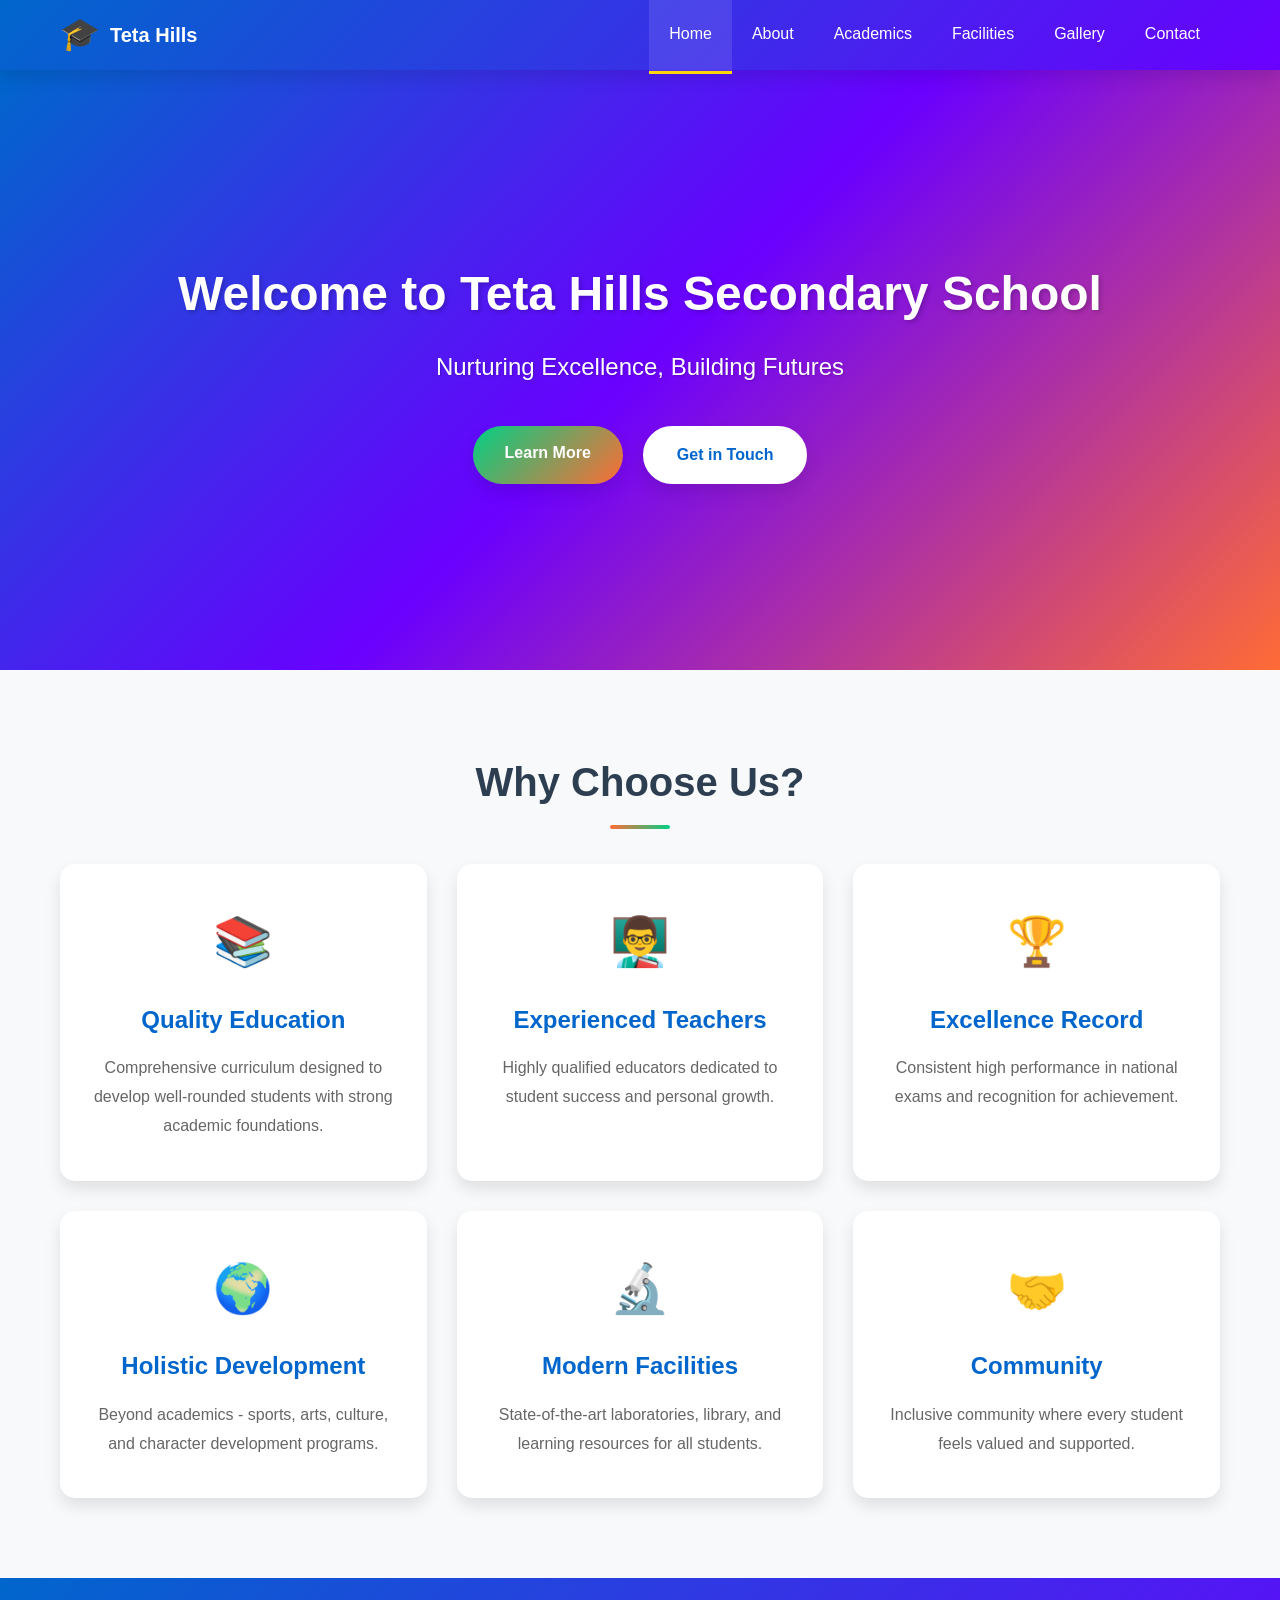
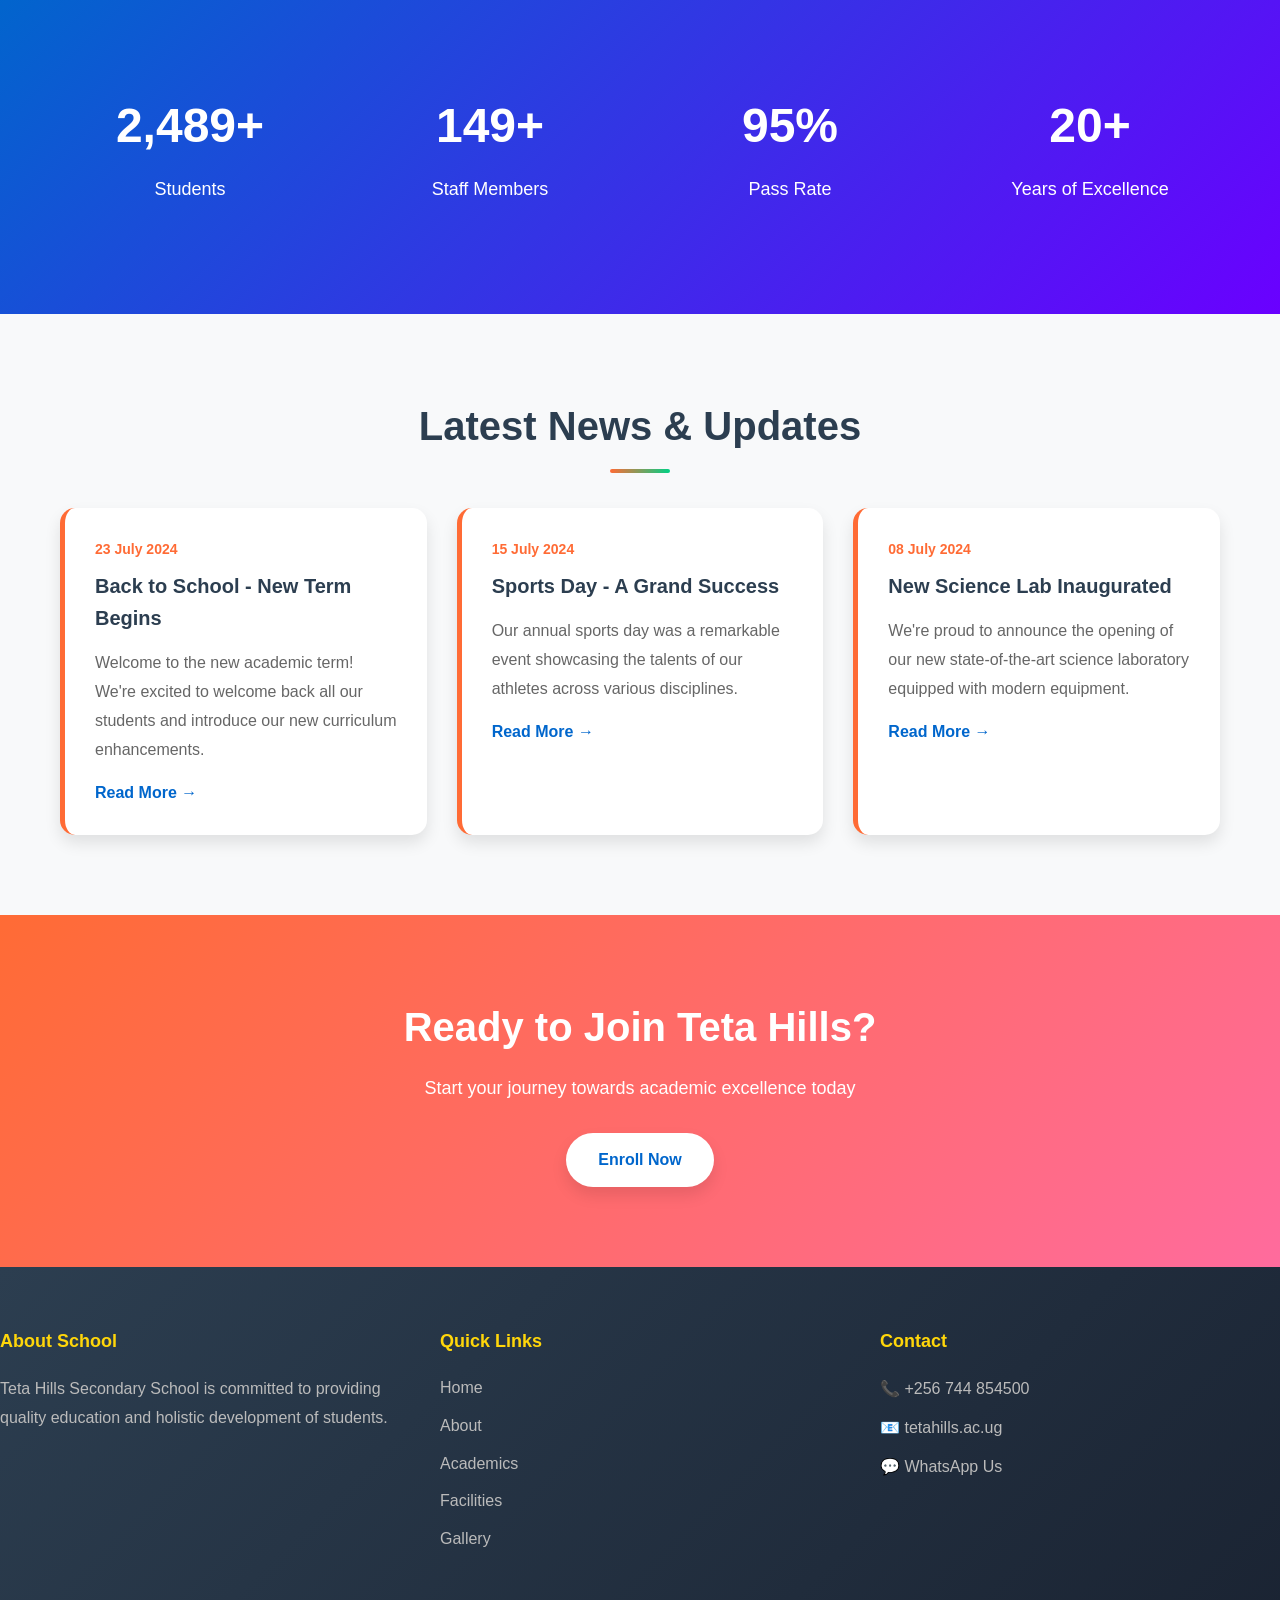
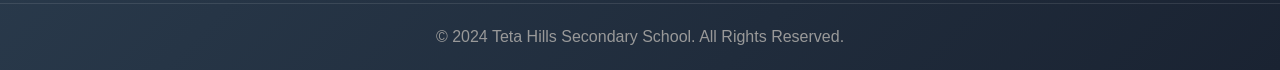
==== commit 7debaab7: "Add files via upload" ====
--- a/index.html
+++ b/index.html
@@ -24,6 +24,7 @@
                 <li><a href="about.html">About</a></li>
                 <li><a href="academics.html">Academics</a></li>
                 <li><a href="facilities.html">Facilities</a></li>
+                <li><a href="gallery.html">Gallery</a></li>
                 <li><a href="contact.html">Contact</a></li>
             </ul>
         </div>
@@ -153,6 +154,7 @@
                     <li><a href="about.html">About</a></li>
                     <li><a href="academics.html">Academics</a></li>
                     <li><a href="facilities.html">Facilities</a></li>
+                    <li><a href="gallery.html">Gallery</a></li>
                 </ul>
             </div>
             <div class="footer-section">
--- a/styles.css
+++ b/styles.css
@@ -1707,6 +1707,282 @@
     }
 }
 
+/* ===========================
+   SCROLL REVEAL
+   =========================== */
+
+.reveal {
+    opacity: 0;
+    transform: translateY(30px);
+    transition: opacity 0.6s ease, transform 0.6s ease;
+}
+
+.reveal-active {
+    opacity: 1;
+    transform: translateY(0);
+}
+
+/* Sticky navbar gains a stronger shadow once the page is scrolled */
+.navbar.scrolled {
+    box-shadow: var(--shadow-hover);
+}
+
+/* ===========================
+   BACK TO TOP BUTTON
+   =========================== */
+
+#backToTop {
+    position: fixed;
+    right: 25px;
+    bottom: 25px;
+    width: 48px;
+    height: 48px;
+    border-radius: 50%;
+    border: none;
+    background: linear-gradient(135deg, var(--primary-blue) 0%, var(--deep-purple) 100%);
+    color: var(--white);
+    font-size: 22px;
+    line-height: 1;
+    cursor: pointer;
+    box-shadow: var(--shadow);
+    opacity: 0;
+    visibility: hidden;
+    transform: translateY(15px);
+    transition: all 0.3s ease;
+    z-index: 999;
+}
+
+#backToTop.show {
+    opacity: 1;
+    visibility: visible;
+    transform: translateY(0);
+}
+
+#backToTop:hover {
+    box-shadow: var(--shadow-hover);
+    transform: translateY(-4px);
+}
+
+/* ===========================
+   GALLERY PAGE
+   =========================== */
+
+.gallery-filters {
+    display: flex;
+    flex-wrap: wrap;
+    justify-content: center;
+    gap: 12px;
+    margin-bottom: 45px;
+}
+
+.filter-btn {
+    padding: 10px 24px;
+    border-radius: 50px;
+    border: 2px solid var(--primary-blue);
+    background: var(--white);
+    color: var(--primary-blue);
+    font-weight: 600;
+    font-size: 15px;
+    cursor: pointer;
+    transition: all 0.3s ease;
+}
+
+.filter-btn:hover {
+    transform: translateY(-2px);
+    box-shadow: var(--shadow);
+}
+
+.filter-btn.active {
+    background: linear-gradient(135deg, var(--primary-blue) 0%, var(--deep-purple) 100%);
+    color: var(--white);
+    border-color: transparent;
+}
+
+.gallery-grid {
+    display: grid;
+    grid-template-columns: repeat(auto-fit, minmax(260px, 1fr));
+    gap: 25px;
+}
+
+.gallery-item {
+    border-radius: 15px;
+    overflow: hidden;
+    background: var(--white);
+    box-shadow: var(--shadow);
+    cursor: pointer;
+    transition: all 0.3s ease;
+}
+
+.gallery-item:hover {
+    transform: translateY(-8px);
+    box-shadow: var(--shadow-hover);
+}
+
+.gallery-visual {
+    height: 200px;
+    display: flex;
+    align-items: center;
+    justify-content: center;
+    font-size: 64px;
+    position: relative;
+}
+
+.gallery-item:hover .gallery-visual::after {
+    opacity: 1;
+}
+
+.gallery-visual::after {
+    content: '🔍 View';
+    position: absolute;
+    inset: 0;
+    display: flex;
+    align-items: center;
+    justify-content: center;
+    background: rgba(0, 0, 0, 0.35);
+    color: var(--white);
+    font-size: 16px;
+    font-weight: 600;
+    opacity: 0;
+    transition: opacity 0.3s ease;
+}
+
+.gallery-caption {
+    padding: 18px 20px;
+}
+
+.gallery-caption h3 {
+    font-size: 18px;
+    color: var(--dark-gray);
+    margin-bottom: 6px;
+}
+
+.gallery-caption p {
+    font-size: 14px;
+    color: #666;
+}
+
+.gallery-tag {
+    display: inline-block;
+    margin-top: 10px;
+    padding: 4px 12px;
+    border-radius: 50px;
+    background: var(--light-gray);
+    color: var(--primary-blue);
+    font-size: 12px;
+    font-weight: 700;
+    text-transform: uppercase;
+    letter-spacing: 0.5px;
+}
+
+/* Gallery visual color themes (placeholder art tiles) */
+.visual-1 { background: linear-gradient(135deg, var(--primary-blue), var(--sky-blue)); }
+.visual-2 { background: linear-gradient(135deg, var(--bright-green), var(--sky-blue)); }
+.visual-3 { background: linear-gradient(135deg, var(--vibrant-orange), var(--sunny-yellow)); }
+.visual-4 { background: linear-gradient(135deg, var(--deep-purple), var(--coral-pink)); }
+.visual-5 { background: linear-gradient(135deg, var(--coral-pink), var(--vibrant-orange)); }
+.visual-6 { background: linear-gradient(135deg, var(--sky-blue), var(--deep-purple)); }
+
+/* ===========================
+   LIGHTBOX
+   =========================== */
+
+.lightbox {
+    position: fixed;
+    inset: 0;
+    background: rgba(20, 20, 30, 0.92);
+    display: flex;
+    align-items: center;
+    justify-content: center;
+    opacity: 0;
+    visibility: hidden;
+    transition: opacity 0.3s ease;
+    z-index: 2000;
+    padding: 20px;
+}
+
+.lightbox.active {
+    opacity: 1;
+    visibility: visible;
+}
+
+.lightbox-content {
+    max-width: 500px;
+    width: 100%;
+    background: var(--white);
+    border-radius: 15px;
+    overflow: hidden;
+    text-align: center;
+}
+
+.lightbox-media .gallery-visual {
+    height: 280px;
+    font-size: 96px;
+    border-radius: 0;
+}
+
+.lightbox-media .gallery-visual::after {
+    content: none;
+}
+
+.lightbox-caption {
+    padding: 20px;
+    color: var(--dark-gray);
+    line-height: 1.6;
+}
+
+.lightbox-close,
+.lightbox-prev,
+.lightbox-next {
+    position: absolute;
+    background: rgba(255, 255, 255, 0.15);
+    color: var(--white);
+    border: none;
+    cursor: pointer;
+    border-radius: 50%;
+    transition: all 0.3s ease;
+}
+
+.lightbox-close {
+    top: 20px;
+    right: 20px;
+    width: 44px;
+    height: 44px;
+    font-size: 28px;
+    line-height: 1;
+}
+
+.lightbox-prev,
+.lightbox-next {
+    top: 50%;
+    transform: translateY(-50%);
+    width: 48px;
+    height: 48px;
+    font-size: 18px;
+}
+
+.lightbox-prev { left: 20px; }
+.lightbox-next { right: 20px; }
+
+.lightbox-close:hover,
+.lightbox-prev:hover,
+.lightbox-next:hover {
+    background: rgba(255, 255, 255, 0.3);
+}
+
+@media (max-width: 480px) {
+    .lightbox-prev,
+    .lightbox-next {
+        width: 38px;
+        height: 38px;
+        font-size: 14px;
+    }
+
+    .gallery-visual {
+        height: 160px;
+        font-size: 48px;
+    }
+}
+
 /* Smooth scrollbar styling for webkit browsers */
 ::-webkit-scrollbar {
     width: 10px;
